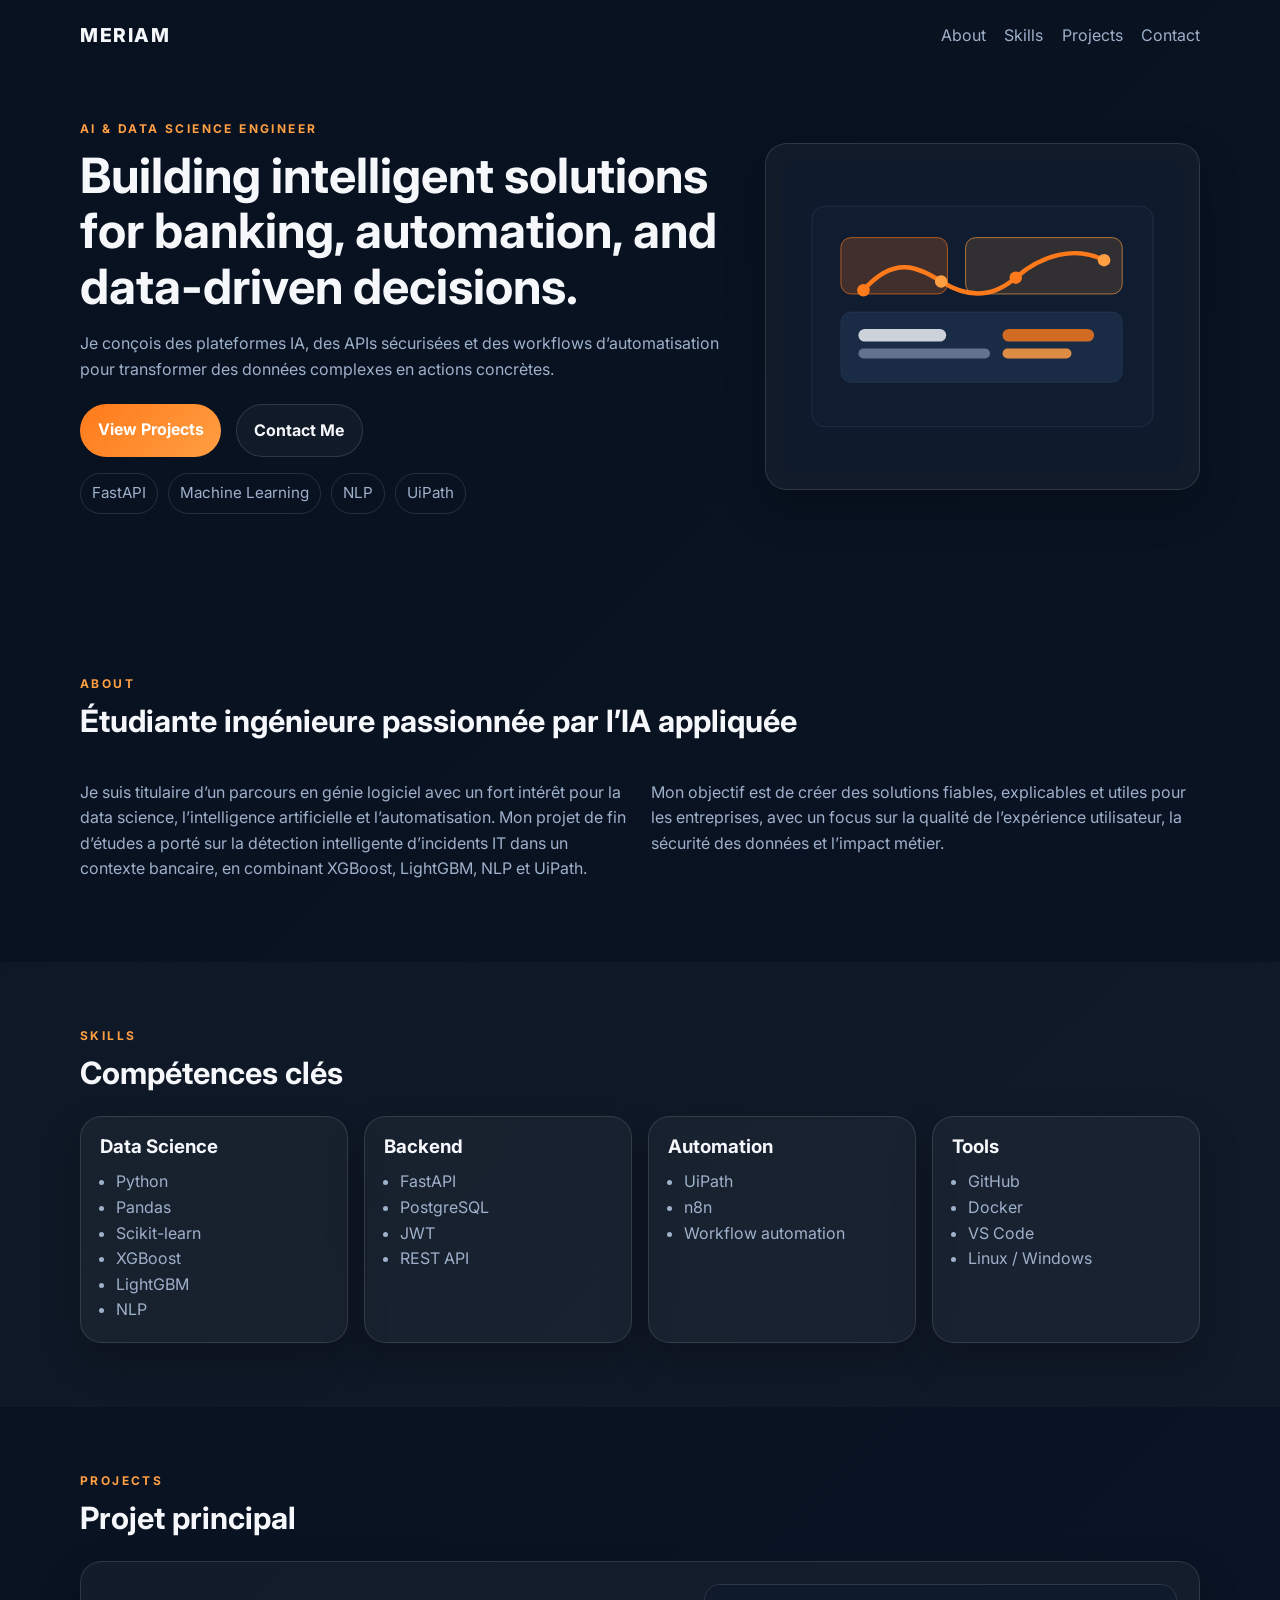
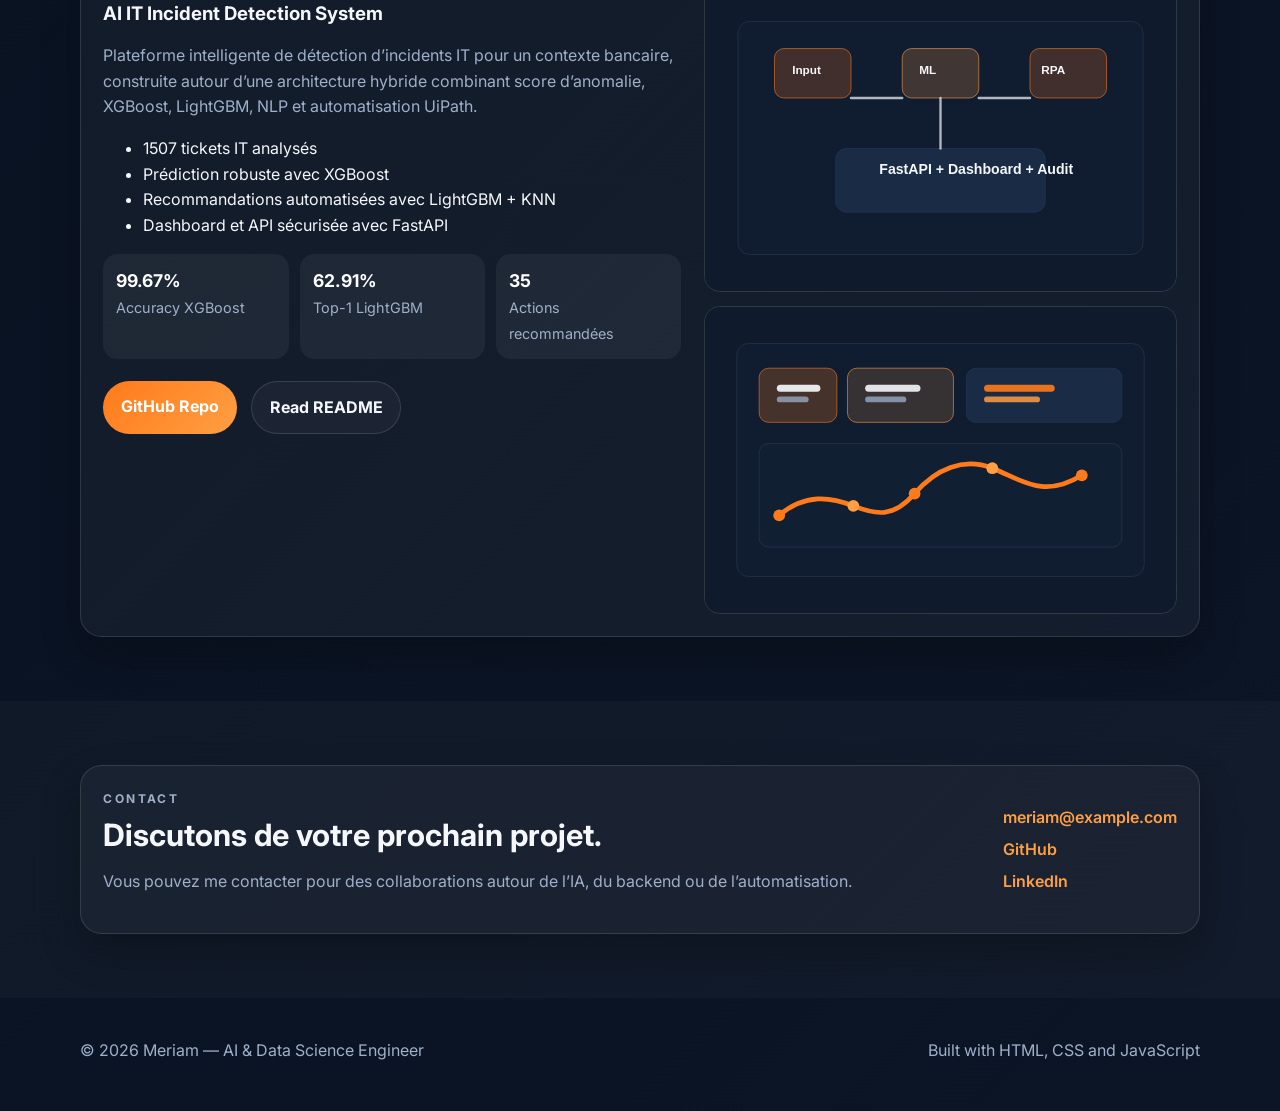
==== index.html @ 64900729 "Add portfolio landing page" ====
<!DOCTYPE html>
<html lang="fr">
  <head>
    <meta charset="UTF-8" />
    <meta name="viewport" content="width=device-width, initial-scale=1.0" />
    <meta name="description" content="Portfolio de Meriam — AI & Data Science Engineer spécialisé en IA bancaire, FastAPI et automatisation RPA." />
    <title>Meriam | AI & Data Science Engineer</title>
    <link rel="preconnect" href="https://fonts.googleapis.com" />
    <link rel="preconnect" href="https://fonts.gstatic.com" crossorigin />
    <link href="https://fonts.googleapis.com/css2?family=Inter:wght@400;500;600;700;800&display=swap" rel="stylesheet" />
    <link rel="stylesheet" href="styles.css" />
  </head>
  <body>
    <header class="hero">
      <nav class="nav container">
        <a href="#home" class="brand">Meriam</a>
        <div class="nav-links">
          <a href="#about">About</a>
          <a href="#skills">Skills</a>
          <a href="#projects">Projects</a>
          <a href="#contact">Contact</a>
        </div>
      </nav>

      <section id="home" class="container hero-grid">
        <div class="hero-copy">
          <p class="eyebrow">AI & Data Science Engineer</p>
          <h1>Building intelligent solutions for banking, automation, and data-driven decisions.</h1>
          <p class="hero-text">
            Je conçois des plateformes IA, des APIs sécurisées et des workflows d’automatisation pour transformer des données complexes en actions concrètes.
          </p>
          <div class="hero-actions">
            <a href="#projects" class="btn btn-primary">View Projects</a>
            <a href="#contact" class="btn btn-secondary">Contact Me</a>
          </div>
          <ul class="hero-highlights">
            <li>FastAPI</li>
            <li>Machine Learning</li>
            <li>NLP</li>
            <li>UiPath</li>
          </ul>
        </div>

        <div class="hero-card">
          <img src="assets/hero-illustration.svg" alt="Illustration portfolio IA" />
        </div>
      </section>
    </header>

    <main>
      <section id="about" class="section container">
        <div class="section-title">
          <p class="eyebrow">About</p>
          <h2>Étudiante ingénieure passionnée par l’IA appliquée</h2>
        </div>
        <div class="about-grid">
          <p>
            Je suis titulaire d’un parcours en génie logiciel avec un fort intérêt pour la data science, l’intelligence artificielle et l’automatisation.
            Mon projet de fin d’études a porté sur la détection intelligente d’incidents IT dans un contexte bancaire, en combinant XGBoost, LightGBM, NLP et UiPath.
          </p>
          <p>
            Mon objectif est de créer des solutions fiables, explicables et utiles pour les entreprises, avec un focus sur la qualité de l’expérience utilisateur,
            la sécurité des données et l’impact métier.
          </p>
        </div>
      </section>

      <section id="skills" class="section section-alt">
        <div class="container">
          <div class="section-title">
            <p class="eyebrow">Skills</p>
            <h2>Compétences clés</h2>
          </div>

          <div class="skills-grid">
            <article class="card">
              <h3>Data Science</h3>
              <ul>
                <li>Python</li>
                <li>Pandas</li>
                <li>Scikit-learn</li>
                <li>XGBoost</li>
                <li>LightGBM</li>
                <li>NLP</li>
              </ul>
            </article>

            <article class="card">
              <h3>Backend</h3>
              <ul>
                <li>FastAPI</li>
                <li>PostgreSQL</li>
                <li>JWT</li>
                <li>REST API</li>
              </ul>
            </article>

            <article class="card">
              <h3>Automation</h3>
              <ul>
                <li>UiPath</li>
                <li>n8n</li>
                <li>Workflow automation</li>
              </ul>
            </article>

            <article class="card">
              <h3>Tools</h3>
              <ul>
                <li>GitHub</li>
                <li>Docker</li>
                <li>VS Code</li>
                <li>Linux / Windows</li>
              </ul>
            </article>
          </div>
        </div>
      </section>

      <section id="projects" class="section container">
        <div class="section-title">
          <p class="eyebrow">Projects</p>
          <h2>Projet principal</h2>
        </div>

        <article class="project-card">
          <div class="project-content">
            <h3>AI IT Incident Detection System</h3>
            <p>
              Plateforme intelligente de détection d’incidents IT pour un contexte bancaire, construite autour d’une architecture hybride combinant score d’anomalie,
              XGBoost, LightGBM, NLP et automatisation UiPath.
            </p>
            <ul>
              <li>1507 tickets IT analysés</li>
              <li>Prédiction robuste avec XGBoost</li>
              <li>Recommandations automatisées avec LightGBM + KNN</li>
              <li>Dashboard et API sécurisée avec FastAPI</li>
            </ul>
            <div class="project-metrics">
              <div><strong>99.67%</strong><span>Accuracy XGBoost</span></div>
              <div><strong>62.91%</strong><span>Top-1 LightGBM</span></div>
              <div><strong>35</strong><span>Actions recommandées</span></div>
            </div>
            <div class="hero-actions">
              <a href="https://github.com/jogh2003/-attijari-pfe-" class="btn btn-primary">GitHub Repo</a>
              <a href="https://github.com/jogh2003/-attijari-pfe-/blob/main/README.md" class="btn btn-secondary">Read README</a>
            </div>
          </div>
          <div class="project-gallery">
            <img src="assets/architecture.svg" alt="Architecture du système IA hybride" />
            <img src="assets/dashboard.svg" alt="Aperçu du dashboard de monitoring" />
          </div>
        </article>
      </section>

      <section id="contact" class="section section-alt">
        <div class="container contact-box">
          <div>
            <p class="eyebrow">Contact</p>
            <h2>Discutons de votre prochain projet.</h2>
            <p>Vous pouvez me contacter pour des collaborations autour de l’IA, du backend ou de l’automatisation.</p>
          </div>
          <div class="contact-links">
            <a href="mailto:meriam@example.com">meriam@example.com</a>
            <a href="https://github.com/jogh2003">GitHub</a>
            <a href="https://www.linkedin.com/">LinkedIn</a>
          </div>
        </div>
      </section>
    </main>

    <footer class="footer">
      <div class="container footer-row">
        <p>© <span id="year"></span> Meriam — AI & Data Science Engineer</p>
        <p>Built with HTML, CSS and JavaScript</p>
      </div>
    </footer>

    <script src="script.js"></script>
  </body>
</html>
---- styles.css ----
:root {
  --bg: #07111f;
  --bg-alt: #0f1b2d;
  --surface: #101d31;
  --text: #f5f7fb;
  --muted: #9fb0ca;
  --primary: #ff7a1a;
  --primary-2: #ff9f43;
  --border: rgba(255, 255, 255, 0.12);
  --shadow: 0 18px 40px rgba(0, 0, 0, 0.22);
}

* { box-sizing: border-box; }
html { scroll-behavior: smooth; }
body {
  margin: 0;
  font-family: 'Inter', sans-serif;
  color: var(--text);
  background: linear-gradient(135deg, var(--bg) 0%, #0c1526 100%);
  line-height: 1.6;
}
a { color: inherit; text-decoration: none; }
img { max-width: 100%; display: block; }
.container { width: min(1120px, calc(100% - 2rem)); margin: 0 auto; }
.hero { padding-bottom: 4rem; }
.nav {
  display: flex; justify-content: space-between; align-items: center;
  padding: 1.25rem 0;
}
.brand {
  font-size: 1.2rem; font-weight: 800; letter-spacing: 0.08em; text-transform: uppercase;
}
.nav-links { display: flex; gap: 1.15rem; color: var(--muted); }
.nav-links a:hover { color: var(--text); }
.hero-grid {
  display: grid; grid-template-columns: 1.2fr 0.8fr; gap: 2rem; align-items: center; padding: 3rem 0 2rem;
}
.eyebrow {
  margin: 0 0 0.6rem; color: var(--primary-2); font-weight: 700; letter-spacing: 0.2em; text-transform: uppercase; font-size: 0.75rem;
}
h1, h2, h3 { line-height: 1.15; }
h1 { font-size: clamp(2rem, 3.8vw, 3.4rem); margin: 0 0 1rem; }
h2 { font-size: clamp(1.5rem, 2.4vw, 2.2rem); margin: 0 0 0.8rem; }
.hero-text, .about-grid p, .project-content p, .contact-box p { color: var(--muted); }
.hero-actions { display: flex; gap: 0.9rem; flex-wrap: wrap; margin: 1.35rem 0 1rem; }
.btn {
  display: inline-block; padding: 0.8rem 1.1rem; border-radius: 999px; font-weight: 700; transition: transform 160ms ease, background 160ms ease;
}
.btn:hover { transform: translateY(-2px); }
.btn-primary { background: linear-gradient(135deg, var(--primary), var(--primary-2)); color: #fff; }
.btn-secondary { border: 1px solid var(--border); background: rgba(255,255,255,0.04); }
.hero-highlights { display: flex; gap: 0.6rem; flex-wrap: wrap; padding: 0; margin: 1rem 0 0; list-style: none; }
.hero-highlights li {
  border: 1px solid var(--border); padding: 0.45rem 0.7rem; border-radius: 999px; color: var(--muted); font-size: 0.95rem;
}
.hero-card, .card, .project-card, .contact-box {
  background: rgba(255,255,255,0.04); border: 1px solid var(--border); box-shadow: var(--shadow); border-radius: 1.35rem;
}
.hero-card { padding: 1rem; }
.section { padding: 4rem 0; }
.section-alt { background: rgba(255,255,255,0.025); }
.section-title { margin-bottom: 1.6rem; }
.about-grid {
  display: grid; grid-template-columns: 1fr 1fr; gap: 1.4rem;
}
.skills-grid {
  display: grid; grid-template-columns: repeat(4, minmax(0, 1fr)); gap: 1rem;
}
.card { padding: 1.2rem; }
.card h3 { margin-top: 0; margin-bottom: 0.75rem; }
.card ul { padding-left: 1rem; margin: 0; color: var(--muted); }
.project-card { display: grid; grid-template-columns: 1.1fr 0.9fr; gap: 1.4rem; padding: 1.4rem; }
.project-metrics {
  display: grid; grid-template-columns: repeat(3, minmax(0, 1fr)); gap: 0.7rem; margin: 1rem 0 1.2rem;
}
.project-metrics div {
  background: rgba(255,255,255,0.05); padding: 0.8rem; border-radius: 0.9rem;
}
.project-metrics strong { display: block; font-size: 1.1rem; color: #fff; }
.project-metrics span { color: var(--muted); font-size: 0.9rem; }
.project-gallery { display: grid; gap: 0.85rem; }
.project-gallery img { border-radius: 1rem; border: 1px solid var(--border); }
.contact-box { padding: 1.4rem; display: flex; justify-content: space-between; gap: 1rem; align-items: center; }
.contact-links { display: flex; flex-direction: column; gap: 0.4rem; color: var(--primary-2); font-weight: 600; }
.footer { padding: 1.5rem 0 2rem; color: var(--muted); }
.footer-row { display: flex; justify-content: space-between; gap: 1rem; flex-wrap: wrap; }
@media (max-width: 900px) {
  .hero-grid, .project-card, .about-grid { grid-template-columns: 1fr; }
  .skills-grid { grid-template-columns: repeat(2, minmax(0, 1fr)); }
}
@media (max-width: 640px) {
  .nav-links { display: none; }
  .skills-grid { grid-template-columns: 1fr; }
  .project-metrics { grid-template-columns: 1fr; }
  .contact-box { flex-direction: column; align-items: flex-start; }
}
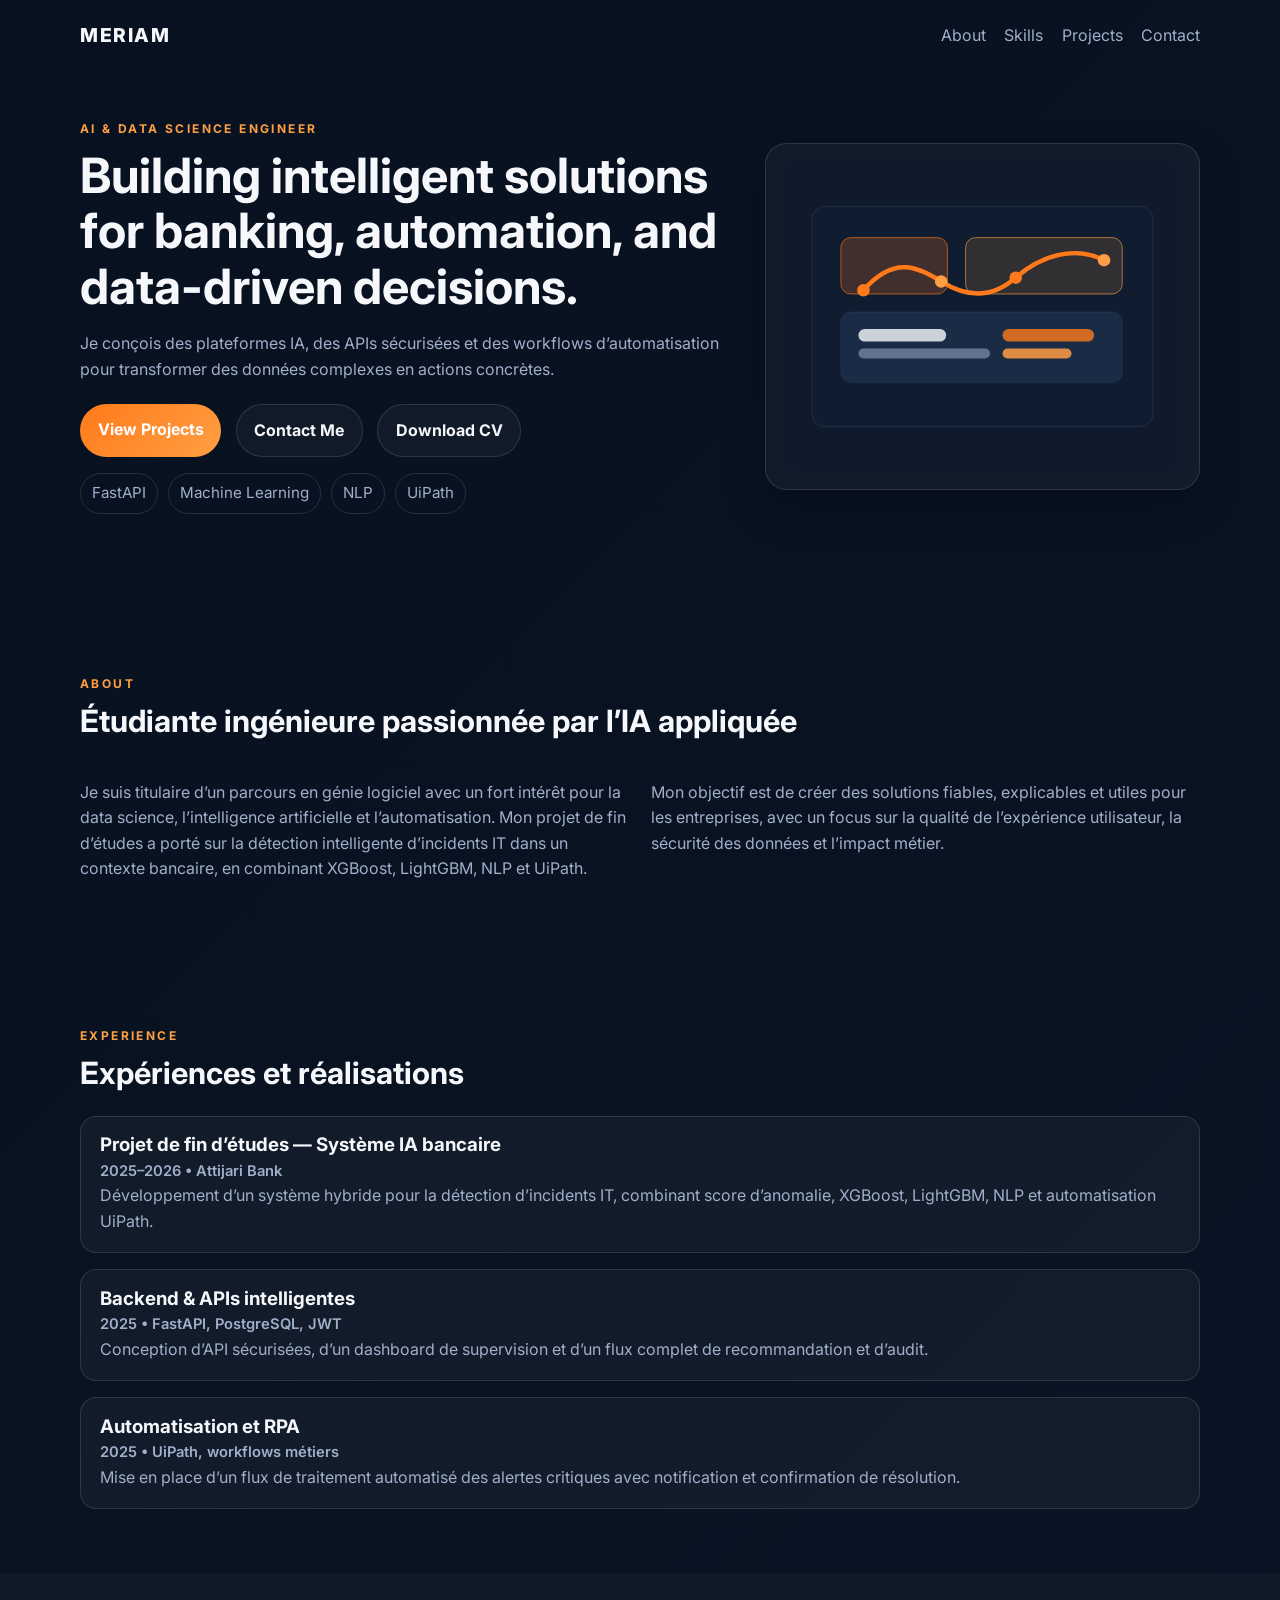
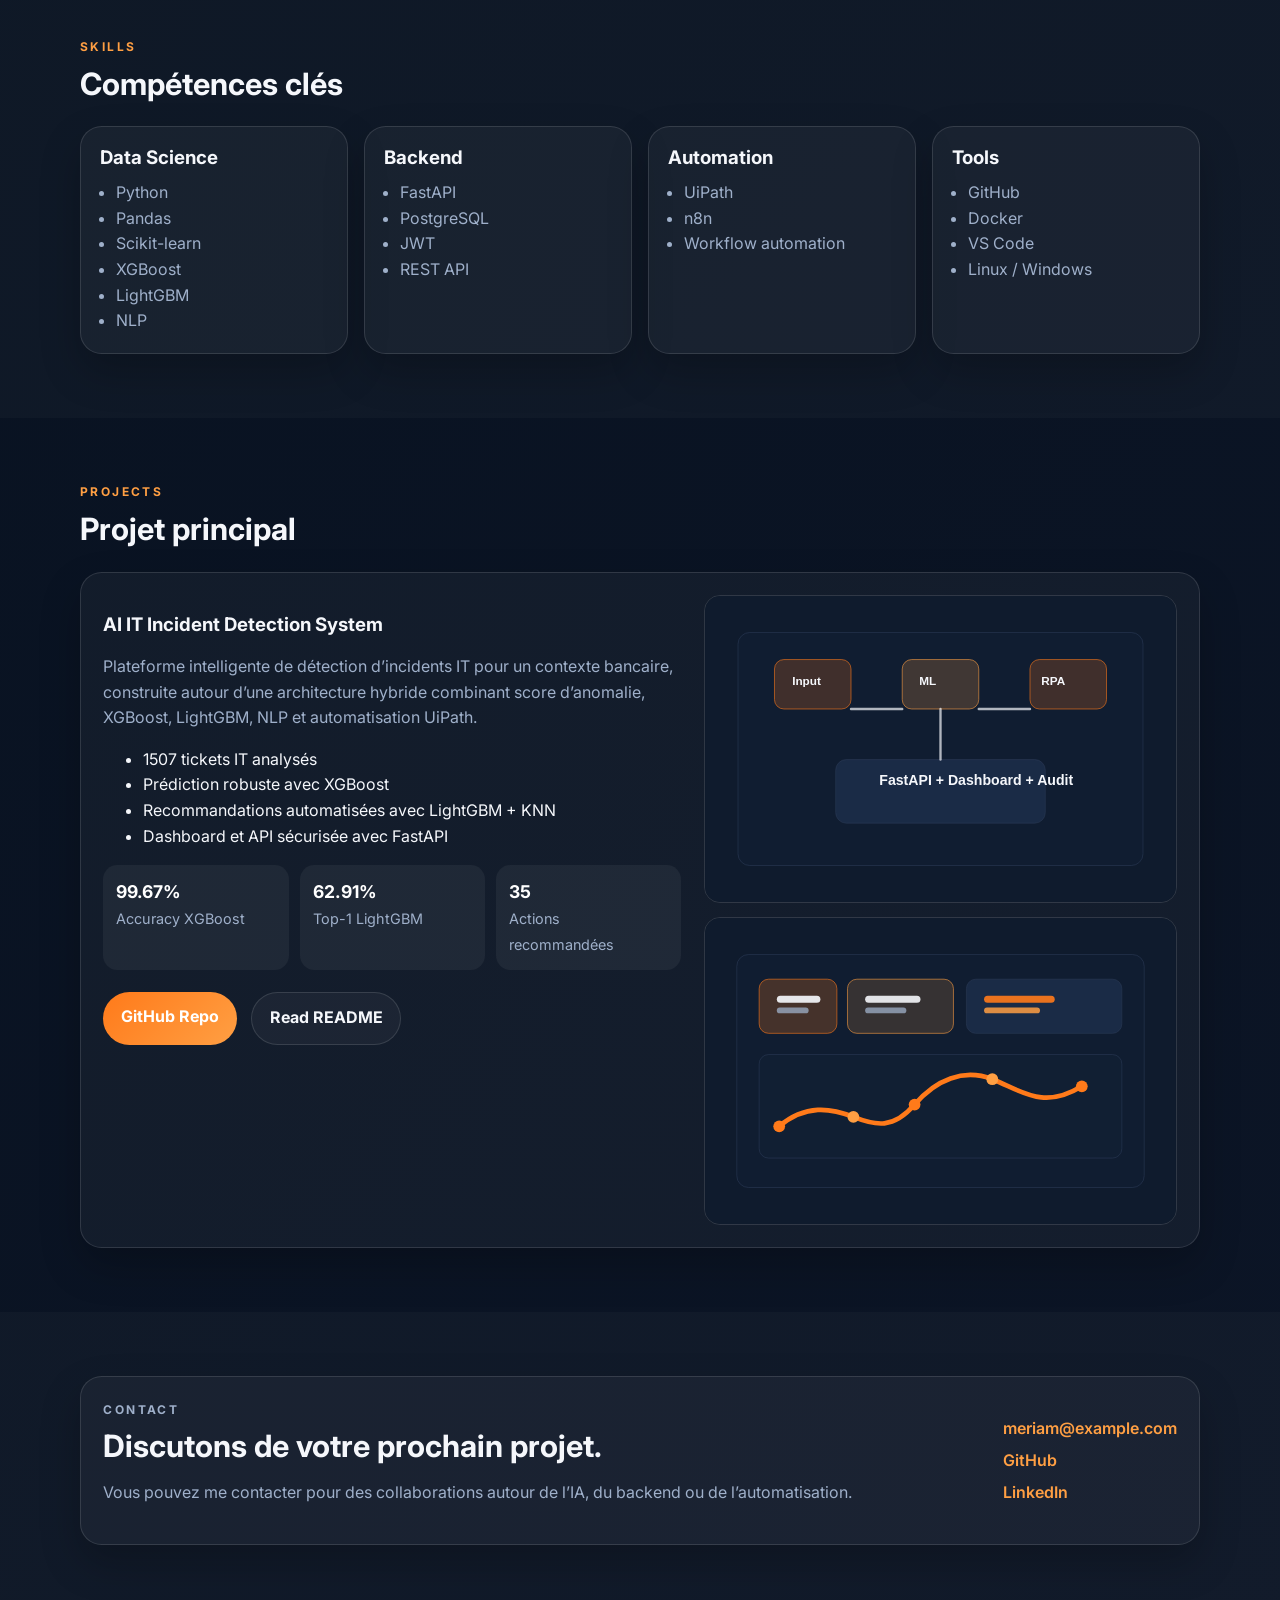
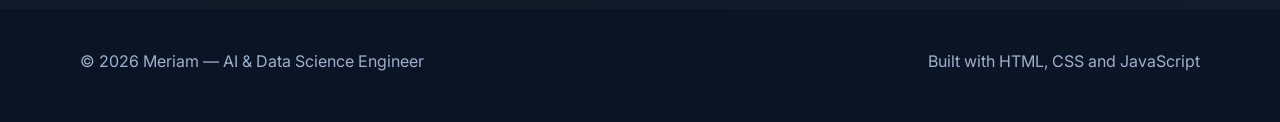
==== commit b0aa170a: "Add experience section and CV download" ====
--- a/index.html
+++ b/index.html
@@ -32,6 +32,7 @@
           <div class="hero-actions">
             <a href="#projects" class="btn btn-primary">View Projects</a>
             <a href="#contact" class="btn btn-secondary">Contact Me</a>
+            <a href="assets/Meriam_CV.pdf" class="btn btn-secondary" download>Download CV</a>
           </div>
           <ul class="hero-highlights">
             <li>FastAPI</li>
@@ -62,6 +63,36 @@
             Mon objectif est de créer des solutions fiables, explicables et utiles pour les entreprises, avec un focus sur la qualité de l’expérience utilisateur,
             la sécurité des données et l’impact métier.
           </p>
+        </div>
+      </section>
+
+      <section id="experience" class="section container">
+        <div class="section-title">
+          <p class="eyebrow">Experience</p>
+          <h2>Expériences et réalisations</h2>
+        </div>
+        <div class="experience-list">
+          <article class="experience-item">
+            <h3>Projet de fin d’études — Système IA bancaire</h3>
+            <p class="experience-meta">2025–2026 • Attijari Bank</p>
+            <p>
+              Développement d’un système hybride pour la détection d’incidents IT, combinant score d’anomalie, XGBoost, LightGBM, NLP et automatisation UiPath.
+            </p>
+          </article>
+          <article class="experience-item">
+            <h3>Backend & APIs intelligentes</h3>
+            <p class="experience-meta">2025 • FastAPI, PostgreSQL, JWT</p>
+            <p>
+              Conception d’API sécurisées, d’un dashboard de supervision et d’un flux complet de recommandation et d’audit.
+            </p>
+          </article>
+          <article class="experience-item">
+            <h3>Automatisation et RPA</h3>
+            <p class="experience-meta">2025 • UiPath, workflows métiers</p>
+            <p>
+              Mise en place d’un flux de traitement automatisé des alertes critiques avec notification et confirmation de résolution.
+            </p>
+          </article>
         </div>
       </section>
 
--- a/styles.css
+++ b/styles.css
@@ -63,6 +63,21 @@
 .about-grid {
   display: grid; grid-template-columns: 1fr 1fr; gap: 1.4rem;
 }
+.experience-list {
+  display: grid; gap: 1rem;
+}
+.experience-item {
+  background: rgba(255,255,255,0.04); border: 1px solid var(--border); border-radius: 1rem; padding: 1.1rem 1.2rem;
+}
+.experience-item h3 {
+  margin: 0 0 0.25rem;
+}
+.experience-meta {
+  color: var(--primary-2); font-size: 0.92rem; font-weight: 600; margin: 0 0 0.45rem;
+}
+.experience-item p {
+  margin: 0; color: var(--muted);
+}
 .skills-grid {
   display: grid; grid-template-columns: repeat(4, minmax(0, 1fr)); gap: 1rem;
 }
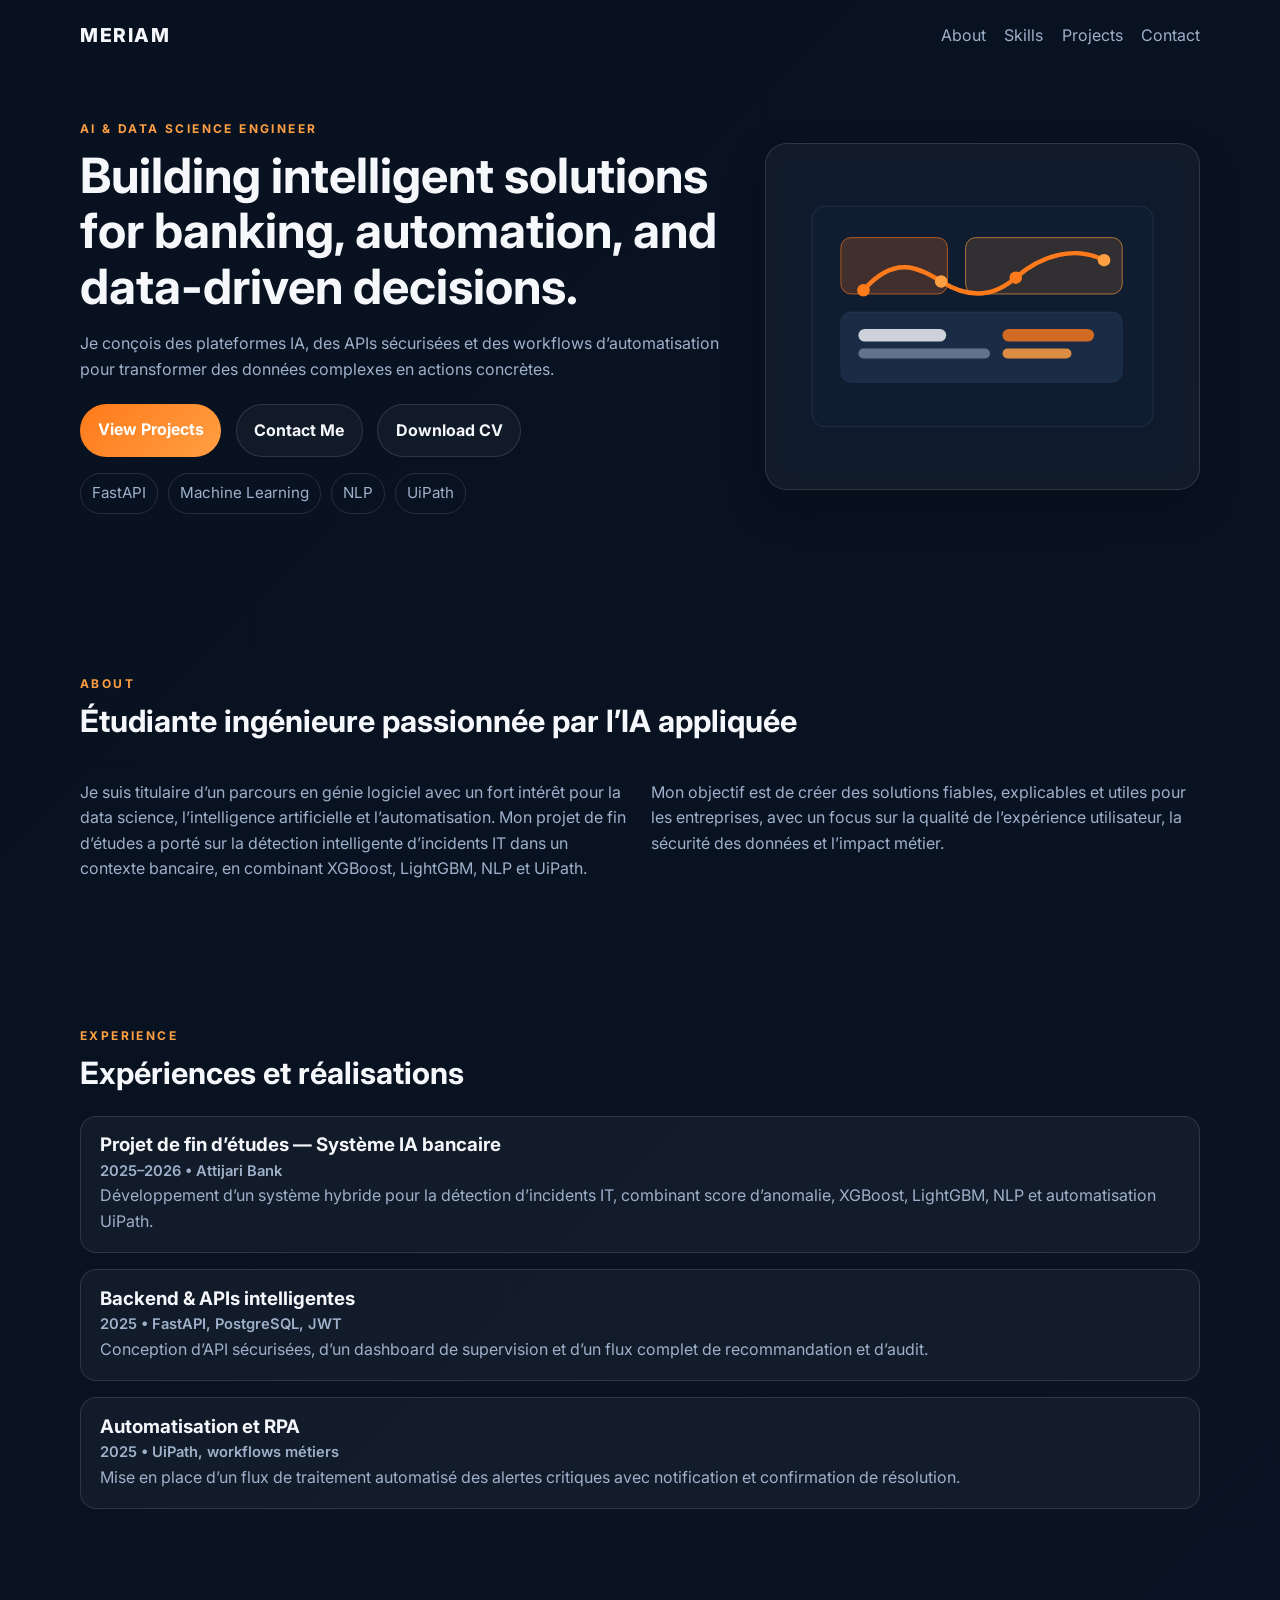
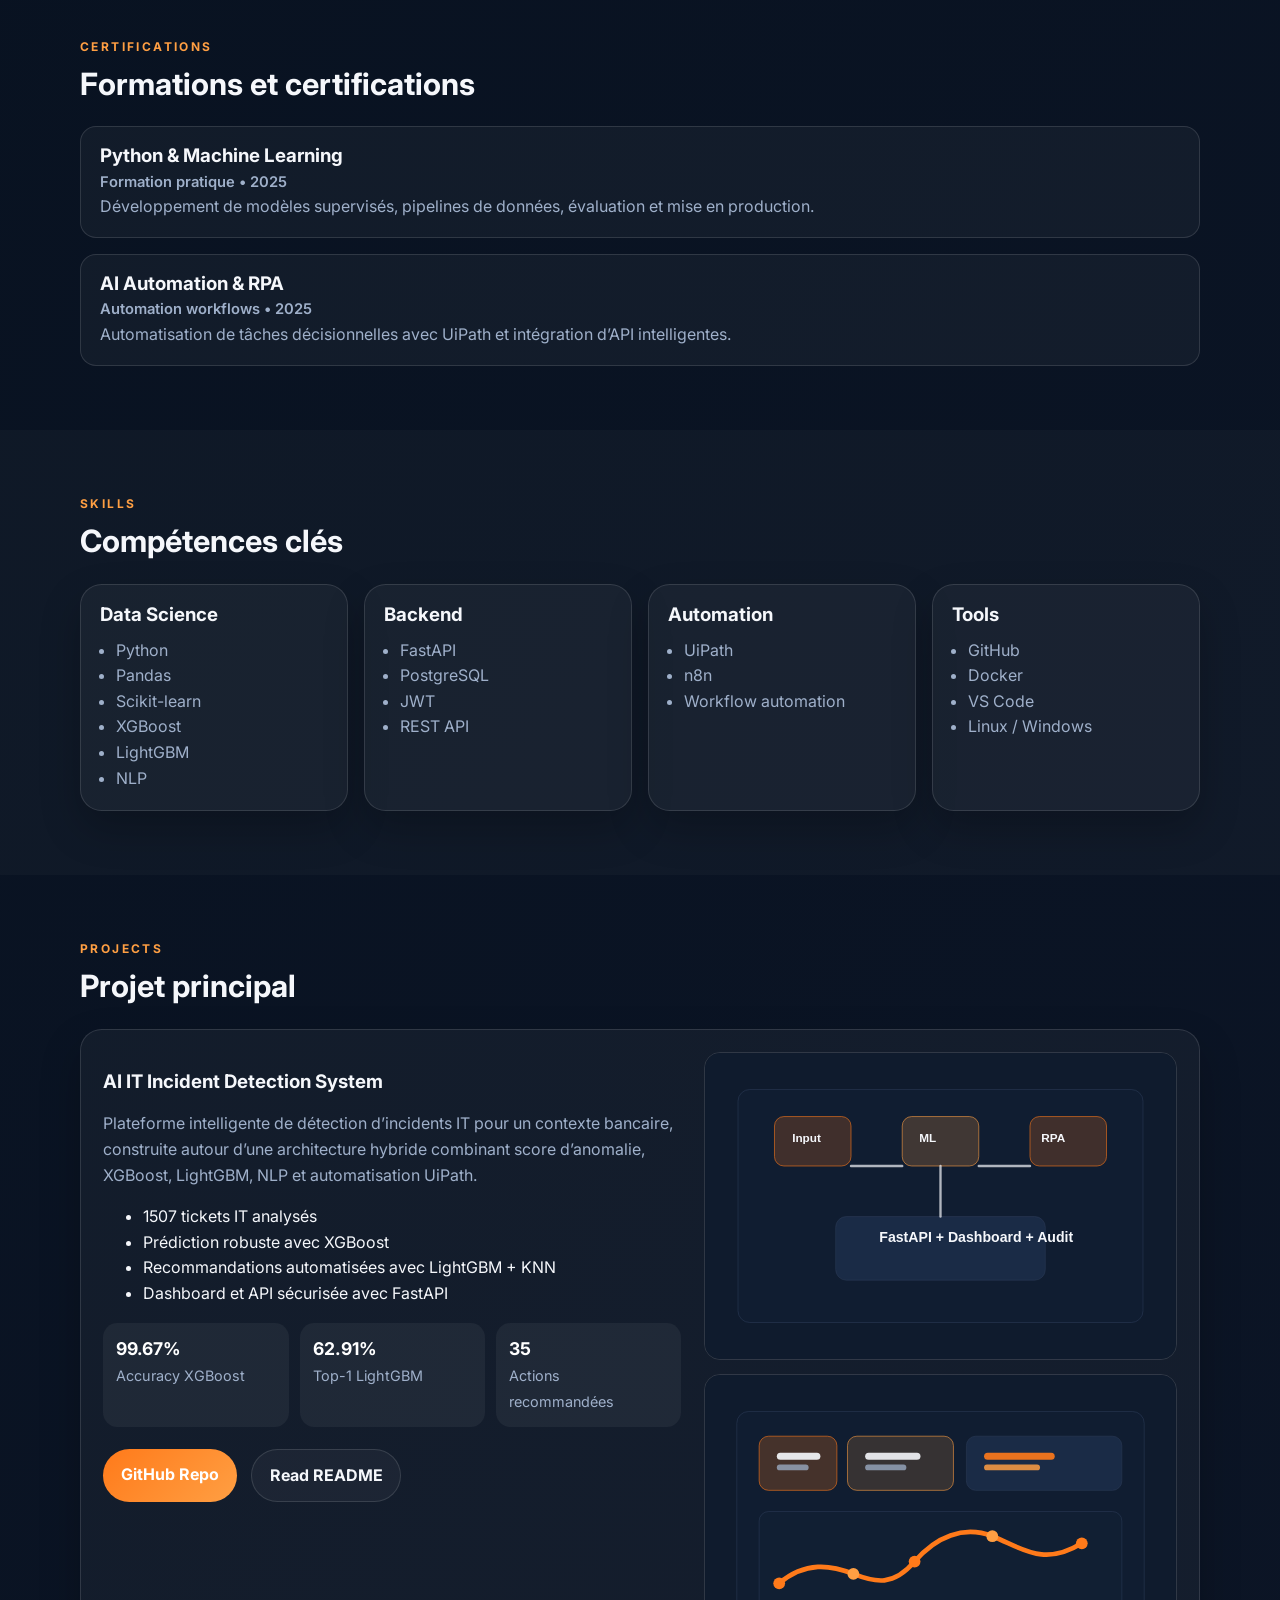
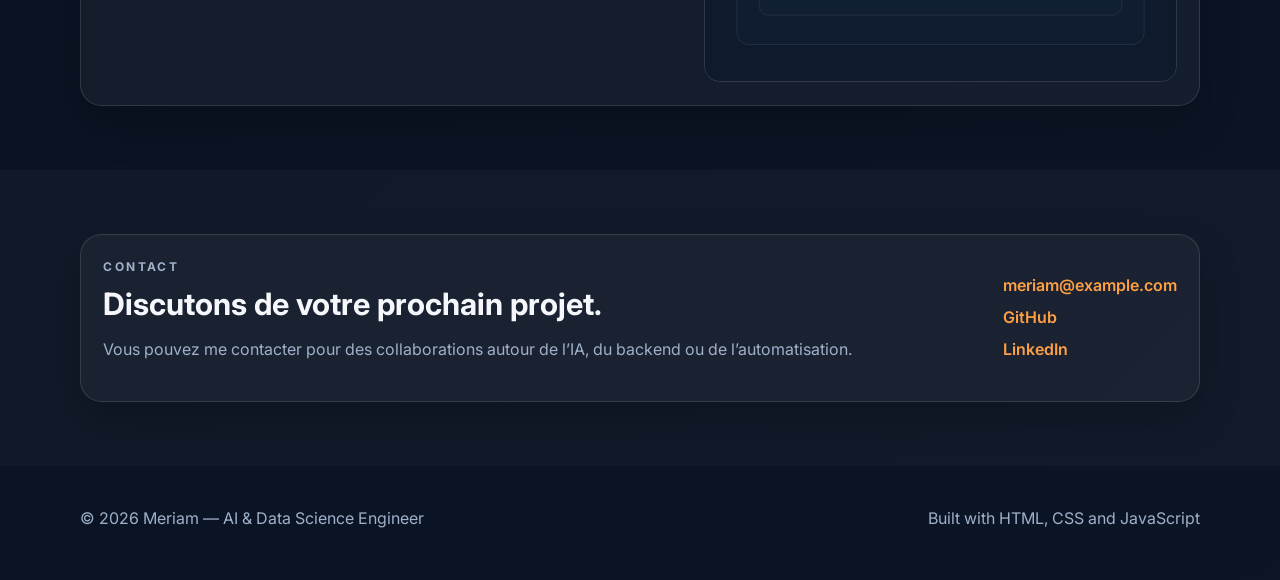
==== commit 2c8ab7e6: "Add certifications section and polished CV" ====
--- a/index.html
+++ b/index.html
@@ -32,7 +32,7 @@
           <div class="hero-actions">
             <a href="#projects" class="btn btn-primary">View Projects</a>
             <a href="#contact" class="btn btn-secondary">Contact Me</a>
-            <a href="assets/Meriam_CV.pdf" class="btn btn-secondary" download>Download CV</a>
+            <a href="assets/Meriam_CV_v2.pdf" class="btn btn-secondary" download>Download CV</a>
           </div>
           <ul class="hero-highlights">
             <li>FastAPI</li>
@@ -92,6 +92,25 @@
             <p>
               Mise en place d’un flux de traitement automatisé des alertes critiques avec notification et confirmation de résolution.
             </p>
+          </article>
+        </div>
+      </section>
+
+      <section id="certifications" class="section container">
+        <div class="section-title">
+          <p class="eyebrow">Certifications</p>
+          <h2>Formations et certifications</h2>
+        </div>
+        <div class="experience-list">
+          <article class="experience-item">
+            <h3>Python & Machine Learning</h3>
+            <p class="experience-meta">Formation pratique • 2025</p>
+            <p>Développement de modèles supervisés, pipelines de données, évaluation et mise en production.</p>
+          </article>
+          <article class="experience-item">
+            <h3>AI Automation & RPA</h3>
+            <p class="experience-meta">Automation workflows • 2025</p>
+            <p>Automatisation de tâches décisionnelles avec UiPath et intégration d’API intelligentes.</p>
           </article>
         </div>
       </section>
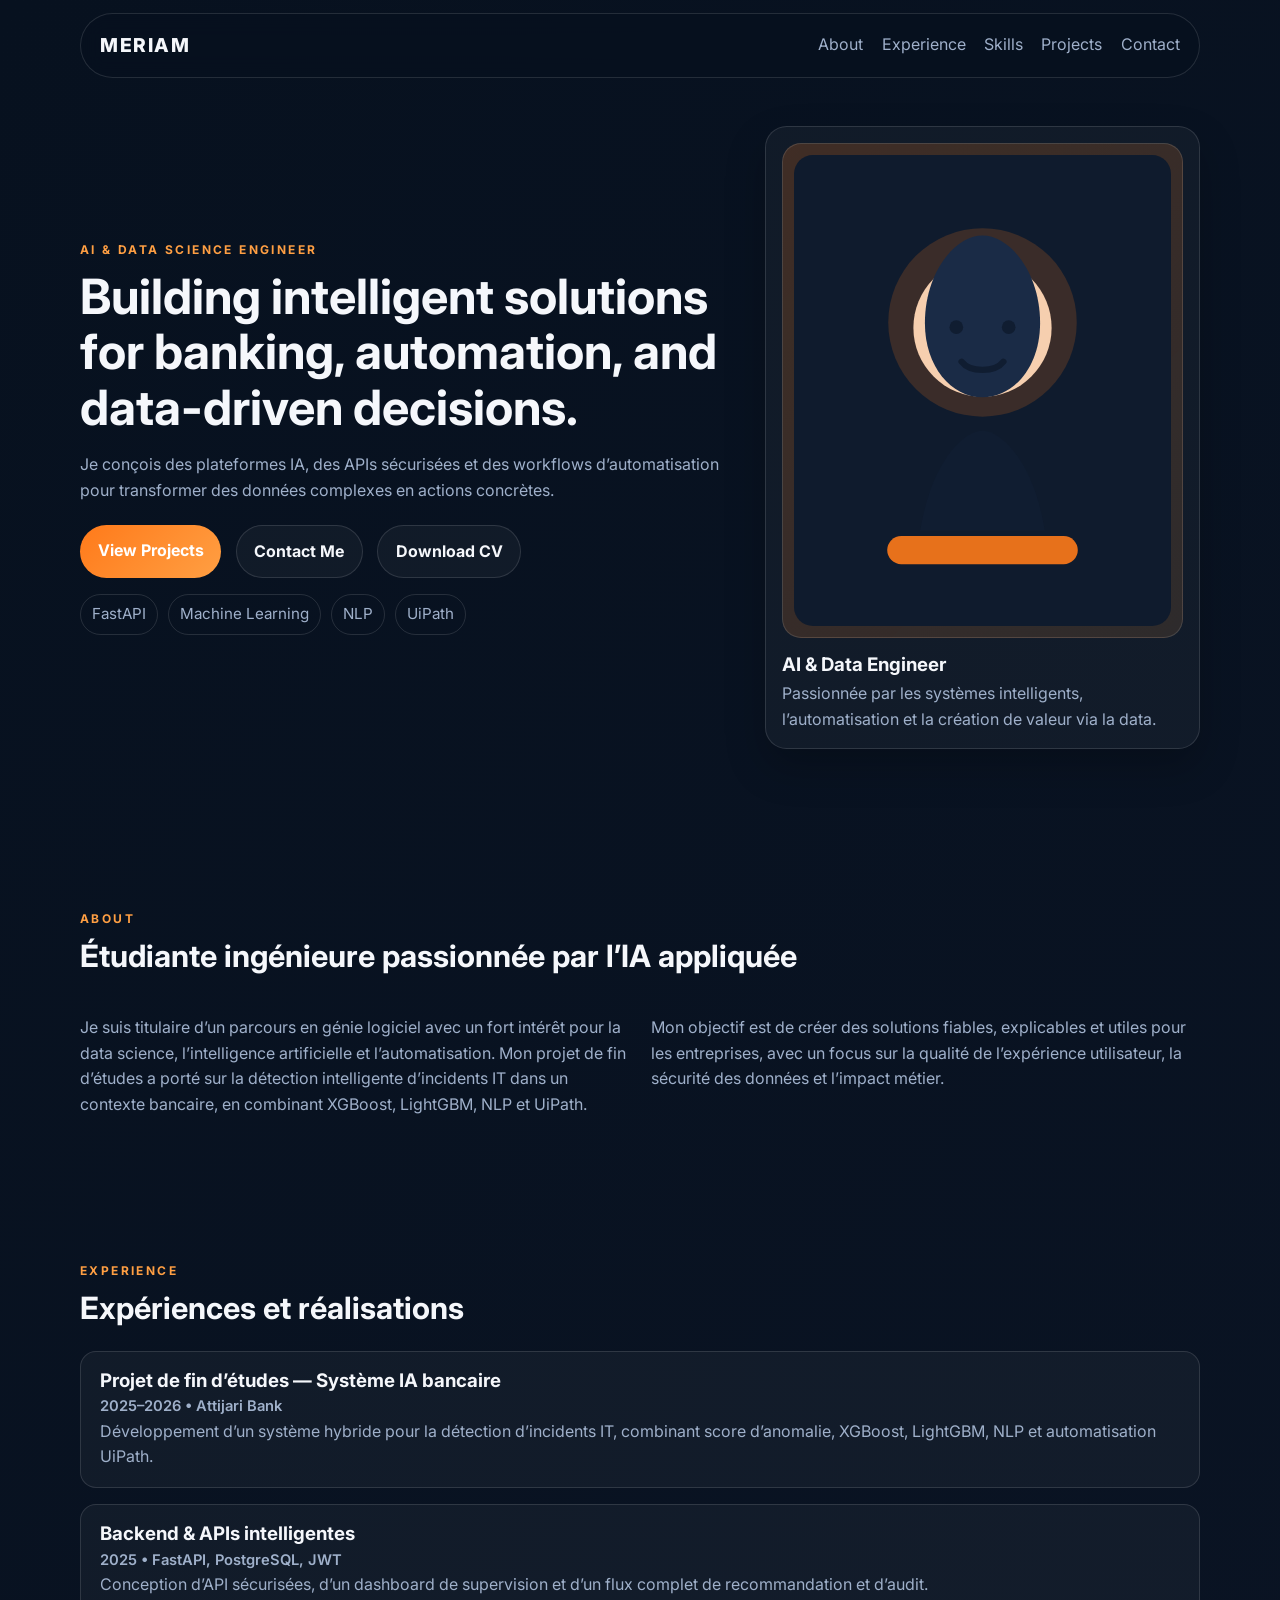
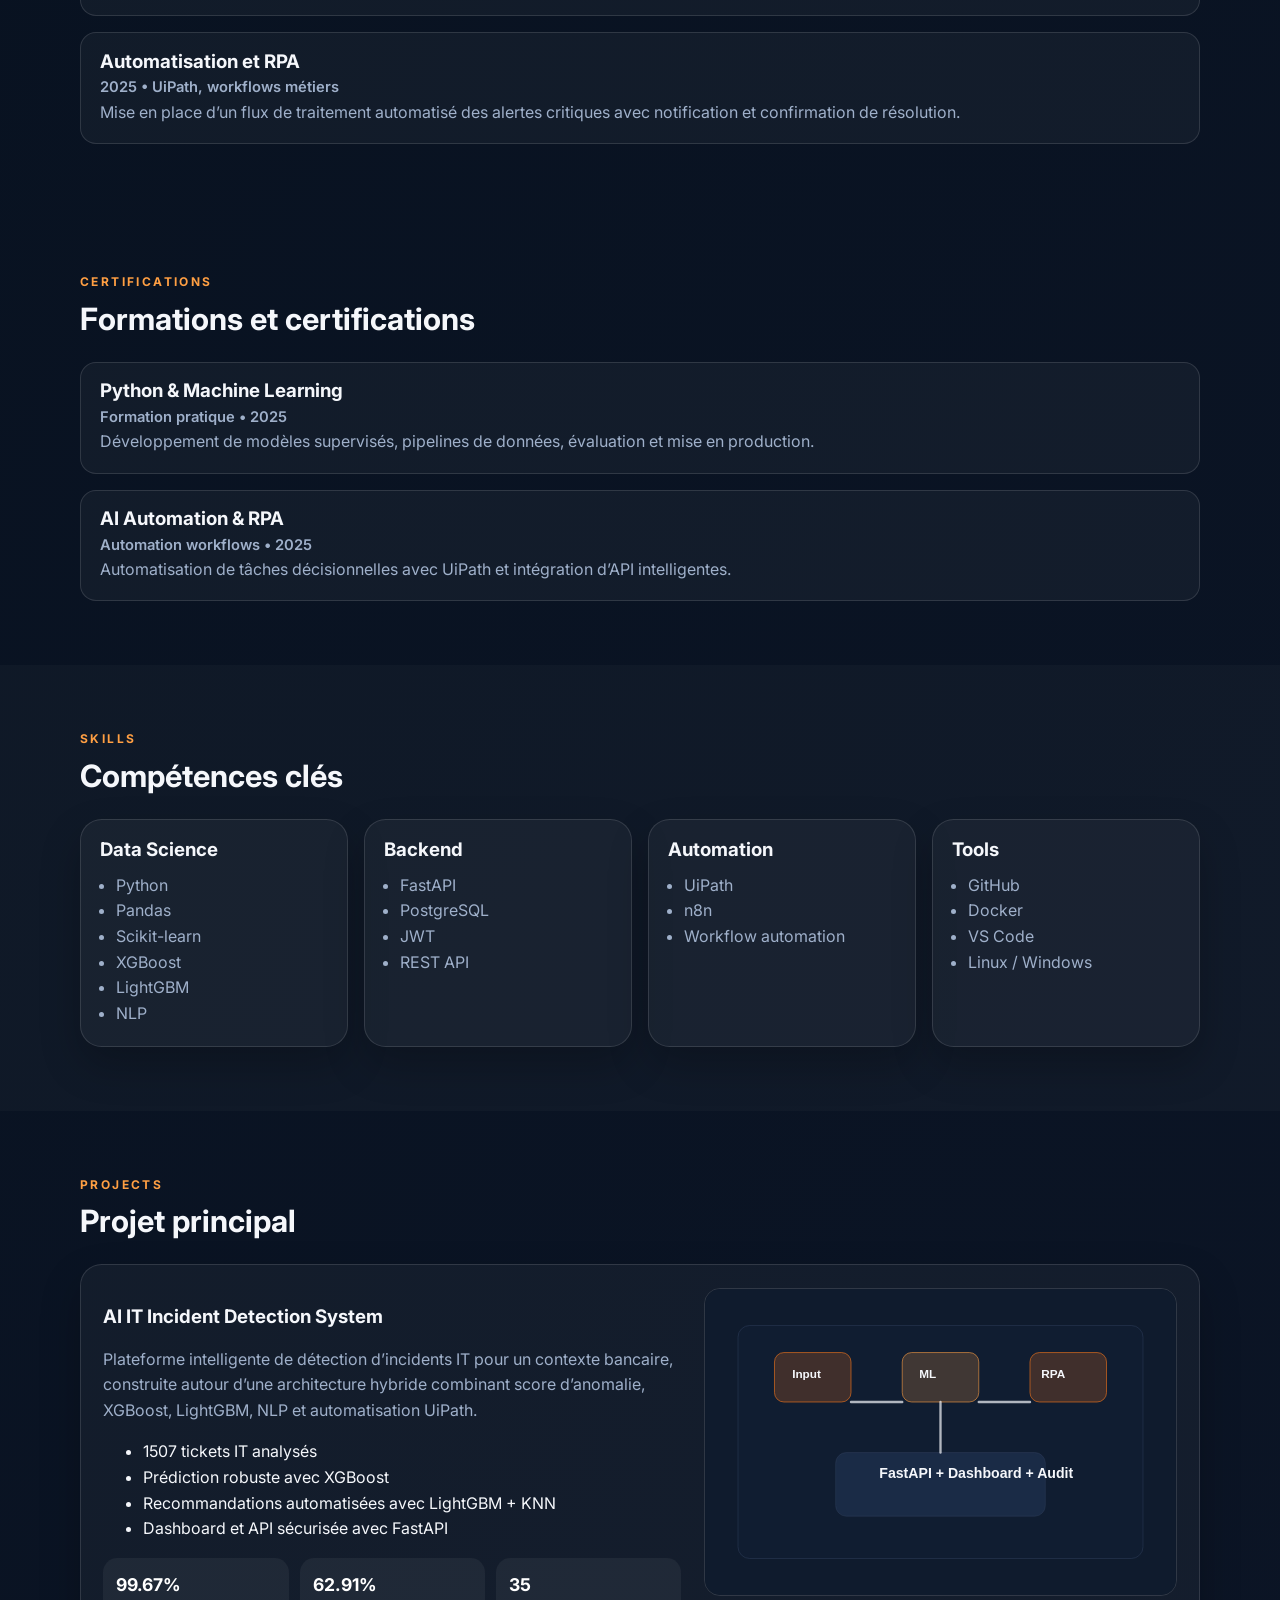
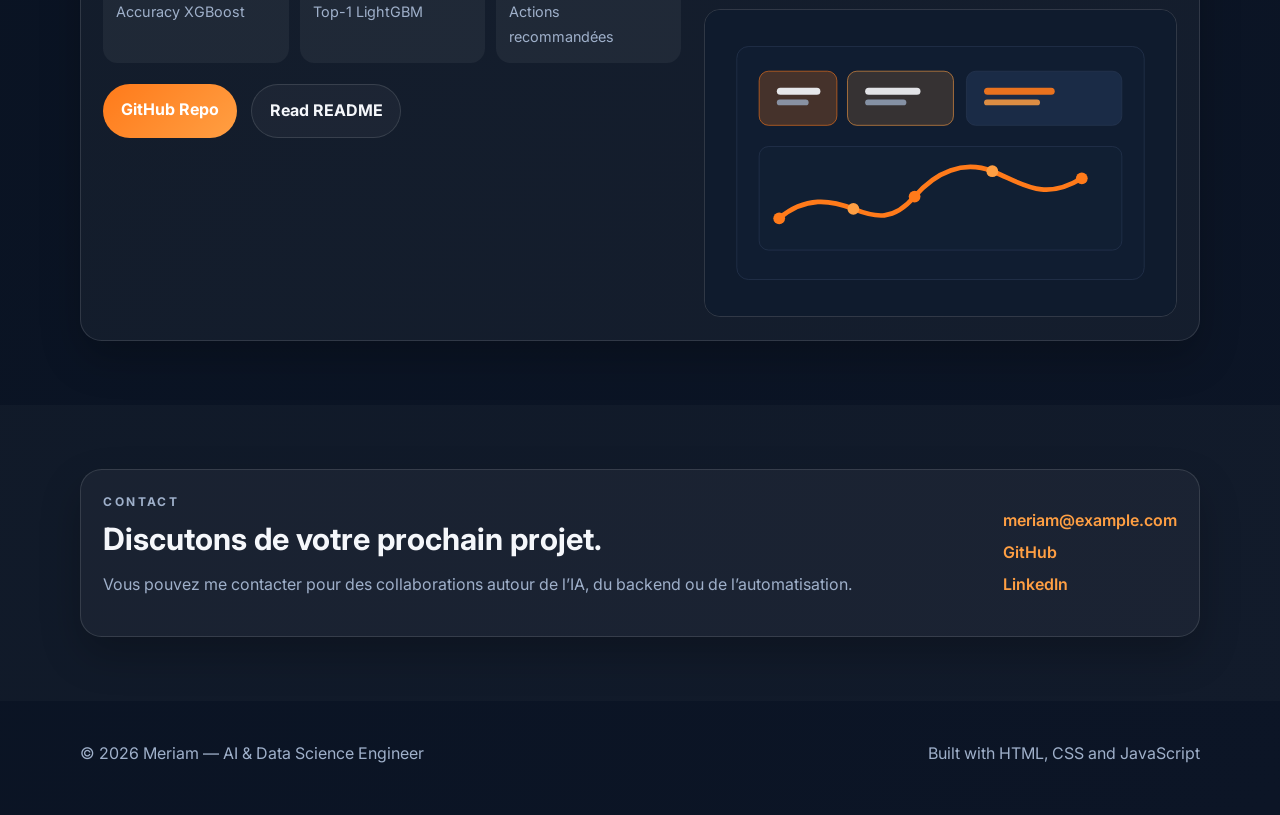
==== commit 21c43c44: "Refresh portfolio design with sticky nav and profile photo" ====
--- a/index.html
+++ b/index.html
@@ -16,6 +16,7 @@
         <a href="#home" class="brand">Meriam</a>
         <div class="nav-links">
           <a href="#about">About</a>
+          <a href="#experience">Experience</a>
           <a href="#skills">Skills</a>
           <a href="#projects">Projects</a>
           <a href="#contact">Contact</a>
@@ -43,7 +44,13 @@
         </div>
 
         <div class="hero-card">
-          <img src="assets/hero-illustration.svg" alt="Illustration portfolio IA" />
+          <div class="avatar-frame">
+            <img src="assets/profile-photo.svg" alt="Photo de Meriam" />
+          </div>
+          <div class="hero-card-copy">
+            <h3>AI & Data Engineer</h3>
+            <p>Passionnée par les systèmes intelligents, l’automatisation et la création de valeur via la data.</p>
+          </div>
         </div>
       </section>
     </header>
--- a/styles.css
+++ b/styles.css
@@ -25,7 +25,10 @@
 .hero { padding-bottom: 4rem; }
 .nav {
   display: flex; justify-content: space-between; align-items: center;
-  padding: 1.25rem 0;
+  padding: 1rem 1.2rem; margin-top: 0.8rem;
+  position: sticky; top: 0.8rem; z-index: 20;
+  background: rgba(7, 17, 31, 0.76); backdrop-filter: blur(12px);
+  border: 1px solid var(--border); border-radius: 999px;
 }
 .brand {
   font-size: 1.2rem; font-weight: 800; letter-spacing: 0.08em; text-transform: uppercase;
@@ -56,7 +59,15 @@
 .hero-card, .card, .project-card, .contact-box {
   background: rgba(255,255,255,0.04); border: 1px solid var(--border); box-shadow: var(--shadow); border-radius: 1.35rem;
 }
-.hero-card { padding: 1rem; }
+.hero-card { padding: 1rem; display: grid; gap: 1rem; }
+.avatar-frame {
+  border-radius: 1.2rem; overflow: hidden; background: linear-gradient(135deg, rgba(255,122,26,0.2), rgba(255,159,67,0.12));
+  border: 1px solid var(--border);
+  padding: 0.7rem;
+}
+.avatar-frame img { width: 100%; border-radius: 0.9rem; }
+.hero-card-copy h3 { margin: 0 0 0.35rem; }
+.hero-card-copy p { margin: 0; color: var(--muted); }
 .section { padding: 4rem 0; }
 .section-alt { background: rgba(255,255,255,0.025); }
 .section-title { margin-bottom: 1.6rem; }
